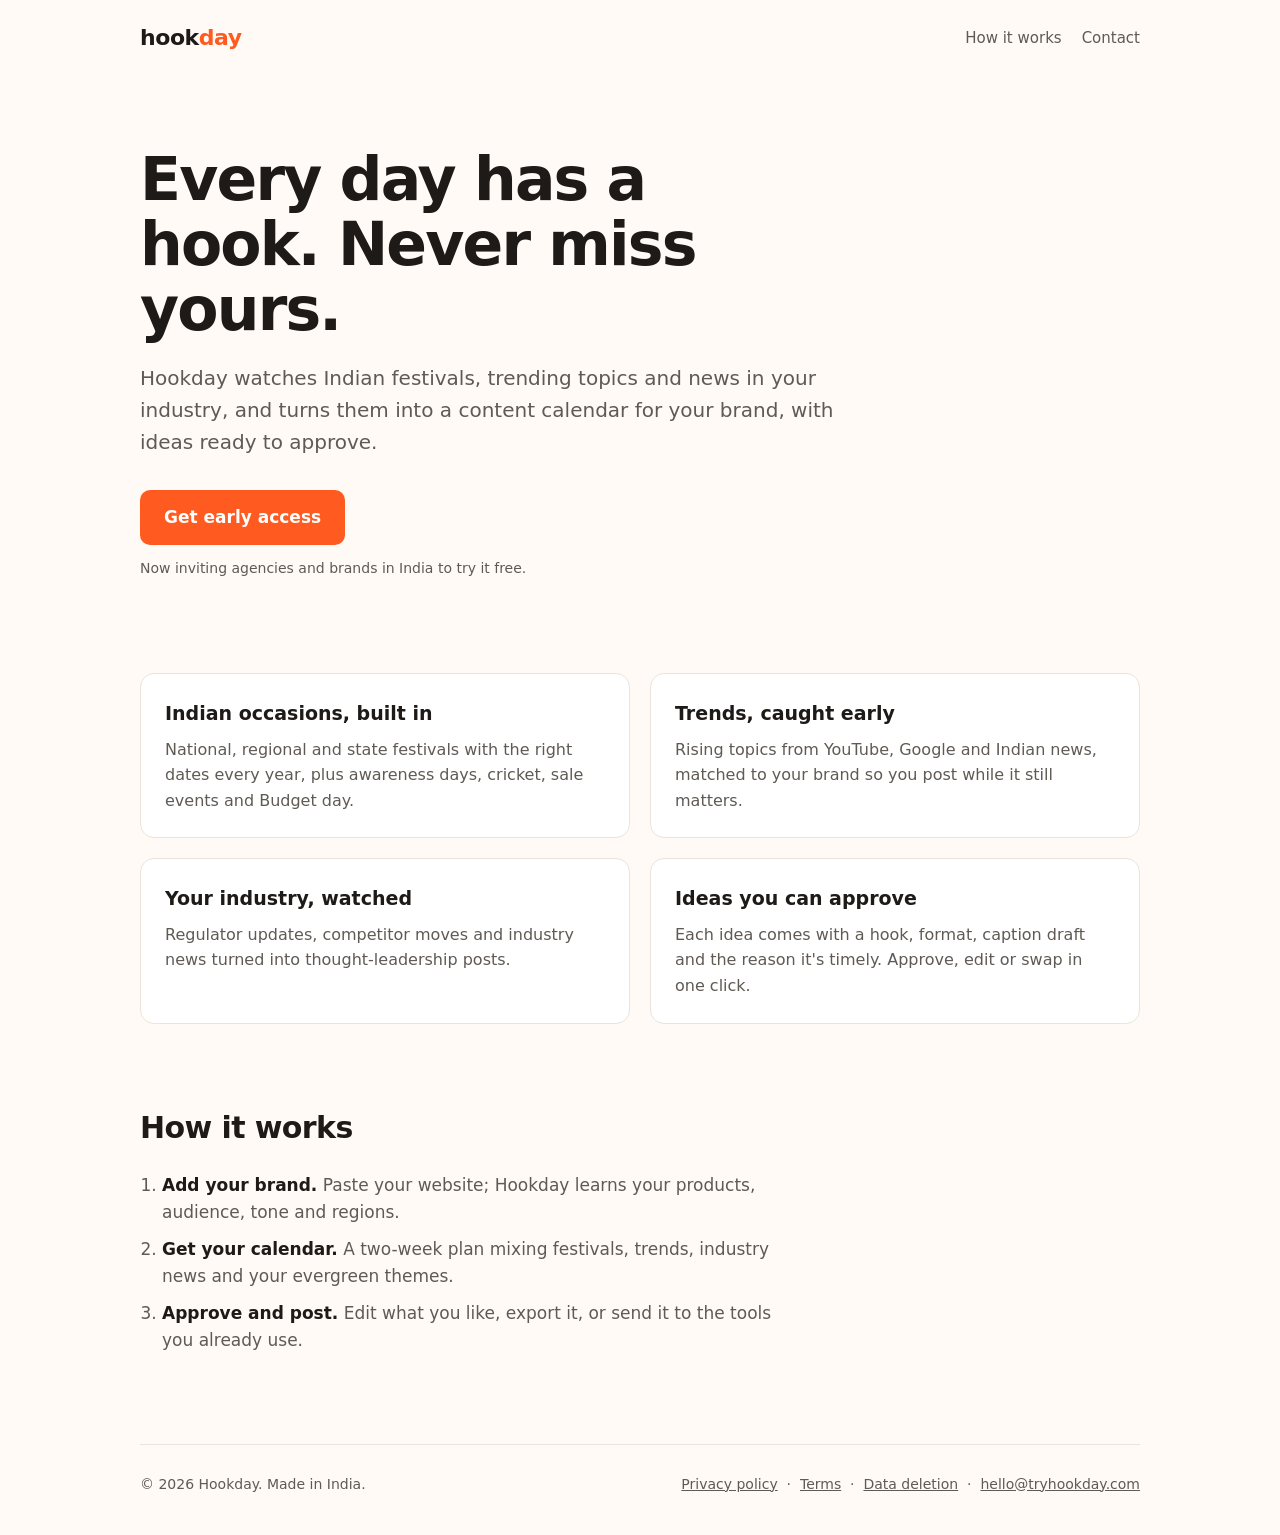
==== site/index.html @ 972a2514 "Add Hookday website with privacy, terms and data-deletion pages Co-Authored-By: Claude Opus 5.5 <nor" ====
<!doctype html>
<html lang="en">
<head>
  <meta charset="utf-8">
  <meta name="viewport" content="width=device-width, initial-scale=1">
  <title>Hookday: know what to post, every day</title>
  <meta name="description" content="Hookday tracks Indian festivals, trends and industry news and turns them into a ready-to-approve content calendar for your brand.">
  <link rel="stylesheet" href="styles.css">
</head>
<body>
  <div class="wrap">
    <header class="site">
      <a class="logo" href="/">hook<span>day</span></a>
      <nav><a href="#how">How it works</a><a href="mailto:hello@tryhookday.com">Contact</a></nav>
    </header>

    <section class="hero">
      <h1>Every day has a hook. Never miss yours.</h1>
      <p class="lead">Hookday watches Indian festivals, trending topics and news in your industry, and turns them into a content calendar for your brand, with ideas ready to approve.</p>
      <a class="btn" href="mailto:hello@tryhookday.com?subject=Hookday%20early%20access">Get early access</a>
      <p class="note">Now inviting agencies and brands in India to try it free.</p>
    </section>

    <div class="grid">
      <div class="card"><h3>Indian occasions, built in</h3><p>National, regional and state festivals with the right dates every year, plus awareness days, cricket, sale events and Budget day.</p></div>
      <div class="card"><h3>Trends, caught early</h3><p>Rising topics from YouTube, Google and Indian news, matched to your brand so you post while it still matters.</p></div>
      <div class="card"><h3>Your industry, watched</h3><p>Regulator updates, competitor moves and industry news turned into thought-leadership posts.</p></div>
      <div class="card"><h3>Ideas you can approve</h3><p>Each idea comes with a hook, format, caption draft and the reason it's timely. Approve, edit or swap in one click.</p></div>
    </div>

    <section class="how" id="how">
      <h2>How it works</h2>
      <ol>
        <li><strong>Add your brand.</strong> Paste your website; Hookday learns your products, audience, tone and regions.</li>
        <li><strong>Get your calendar.</strong> A two-week plan mixing festivals, trends, industry news and your evergreen themes.</li>
        <li><strong>Approve and post.</strong> Edit what you like, export it, or send it to the tools you already use.</li>
      </ol>
    </section>

    <footer class="site">
      <span>&copy; 2026 Hookday. Made in India.</span>
      <span><a href="privacy.html">Privacy policy</a> &nbsp;·&nbsp; <a href="terms.html">Terms</a> &nbsp;·&nbsp; <a href="data-deletion.html">Data deletion</a> &nbsp;·&nbsp; <a href="mailto:hello@tryhookday.com">hello@tryhookday.com</a></span>
    </footer>
  </div>
</body>
</html>
---- site/styles.css ----
:root {
  --bg: #fffaf5;
  --ink: #1d1a17;
  --muted: #5f5a54;
  --accent: #ff5a1f;
  --accent-ink: #ffffff;
  --card: #ffffff;
  --line: #ece4da;
  --max: 1040px;
}
@media (prefers-color-scheme: dark) {
  :root {
    --bg: #141210;
    --ink: #f4efe9;
    --muted: #b3aba2;
    --card: #1e1b18;
    --line: #2f2a25;
  }
}
* { box-sizing: border-box; }
html { -webkit-text-size-adjust: 100%; }
body {
  margin: 0;
  background: var(--bg);
  color: var(--ink);
  font: 17px/1.6 "Inter", system-ui, -apple-system, "Segoe UI", Roboto, sans-serif;
}
a { color: var(--accent); }
.wrap { max-width: var(--max); margin: 0 auto; padding: 0 20px; }

header.site {
  display: flex; align-items: center; justify-content: space-between;
  padding: 20px 0;
}
.logo { font-weight: 800; font-size: 22px; letter-spacing: -0.02em; color: var(--ink); text-decoration: none; }
.logo span { color: var(--accent); }
nav a { color: var(--muted); text-decoration: none; margin-left: 20px; font-size: 15px; }
nav a:hover { color: var(--ink); }

.hero { padding: 72px 0 56px; }
.hero h1 { font-size: clamp(36px, 6vw, 60px); line-height: 1.08; letter-spacing: -0.03em; margin: 0 0 20px; max-width: 14ch; }
.hero p.lead { font-size: 20px; color: var(--muted); max-width: 56ch; margin: 0 0 32px; }
.btn {
  display: inline-block; background: var(--accent); color: var(--accent-ink);
  padding: 14px 24px; border-radius: 10px; font-weight: 600; text-decoration: none;
}
.btn:hover { filter: brightness(0.95); }
.note { color: var(--muted); font-size: 14px; margin-top: 12px; }

.grid { display: grid; grid-template-columns: 1fr; gap: 20px; padding: 24px 0 64px; }
@media (min-width: 700px) { .grid { grid-template-columns: 1fr 1fr; } }
.card { background: var(--card); border: 1px solid var(--line); border-radius: 14px; padding: 24px; }
.card h3 { margin: 0 0 8px; font-size: 19px; }
.card p { margin: 0; color: var(--muted); font-size: 16px; }

section.how { padding: 16px 0 72px; }
section.how h2 { font-size: 30px; letter-spacing: -0.02em; margin: 0 0 20px; }
section.how ol { padding-left: 22px; color: var(--muted); max-width: 60ch; }
section.how li { margin-bottom: 10px; }
section.how li strong { color: var(--ink); }

.legal { max-width: 760px; padding: 32px 0 72px; }
.legal h1 { font-size: 36px; letter-spacing: -0.02em; margin: 0 0 6px; }
.legal .updated { color: var(--muted); margin: 0 0 32px; }
.legal h2 { font-size: 22px; margin: 36px 0 10px; }
.legal p, .legal li { color: var(--ink); }
.legal ul, .legal ol { padding-left: 22px; }

footer.site {
  border-top: 1px solid var(--line); padding: 28px 0 40px; color: var(--muted); font-size: 14px;
  display: flex; flex-wrap: wrap; gap: 12px 24px; justify-content: space-between;
}
footer.site a { color: var(--muted); }
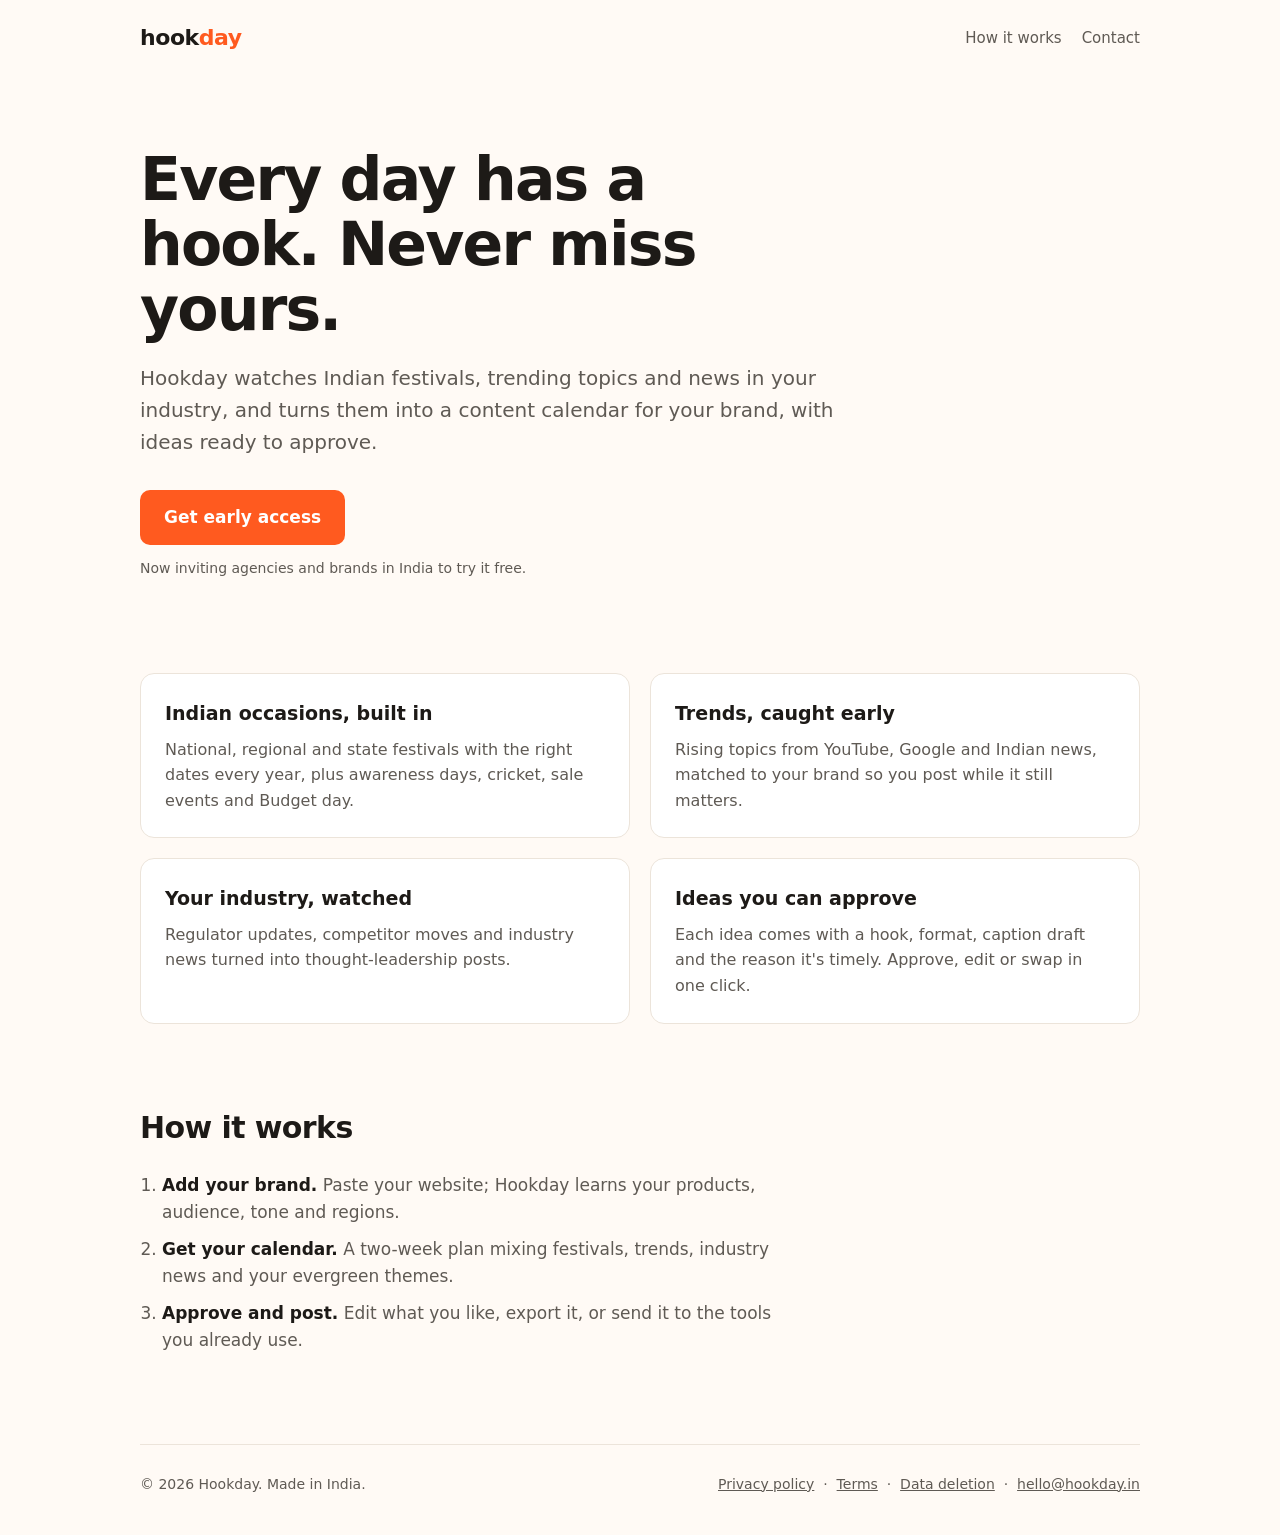
==== commit 2361389d: "Use hookday.in domain and email addresses Co-Authored-By: Claude Opus 5.5 <noreply@anthropic.com> Cl" ====
--- a/site/index.html
+++ b/site/index.html
@@ -5,19 +5,20 @@
   <meta name="viewport" content="width=device-width, initial-scale=1">
   <title>Hookday: know what to post, every day</title>
   <meta name="description" content="Hookday tracks Indian festivals, trends and industry news and turns them into a ready-to-approve content calendar for your brand.">
+  <link rel="icon" href="assets/hookday-icon-1024.png">
   <link rel="stylesheet" href="styles.css">
 </head>
 <body>
   <div class="wrap">
     <header class="site">
       <a class="logo" href="/">hook<span>day</span></a>
-      <nav><a href="#how">How it works</a><a href="mailto:hello@tryhookday.com">Contact</a></nav>
+      <nav><a href="#how">How it works</a><a href="mailto:hello@hookday.in">Contact</a></nav>
     </header>
 
     <section class="hero">
       <h1>Every day has a hook. Never miss yours.</h1>
       <p class="lead">Hookday watches Indian festivals, trending topics and news in your industry, and turns them into a content calendar for your brand, with ideas ready to approve.</p>
-      <a class="btn" href="mailto:hello@tryhookday.com?subject=Hookday%20early%20access">Get early access</a>
+      <a class="btn" href="mailto:hello@hookday.in?subject=Hookday%20early%20access">Get early access</a>
       <p class="note">Now inviting agencies and brands in India to try it free.</p>
     </section>
 
@@ -39,7 +40,7 @@
 
     <footer class="site">
       <span>&copy; 2026 Hookday. Made in India.</span>
-      <span><a href="privacy.html">Privacy policy</a> &nbsp;·&nbsp; <a href="terms.html">Terms</a> &nbsp;·&nbsp; <a href="data-deletion.html">Data deletion</a> &nbsp;·&nbsp; <a href="mailto:hello@tryhookday.com">hello@tryhookday.com</a></span>
+      <span><a href="privacy.html">Privacy policy</a> &nbsp;·&nbsp; <a href="terms.html">Terms</a> &nbsp;·&nbsp; <a href="data-deletion.html">Data deletion</a> &nbsp;·&nbsp; <a href="mailto:hello@hookday.in">hello@hookday.in</a></span>
     </footer>
   </div>
 </body>
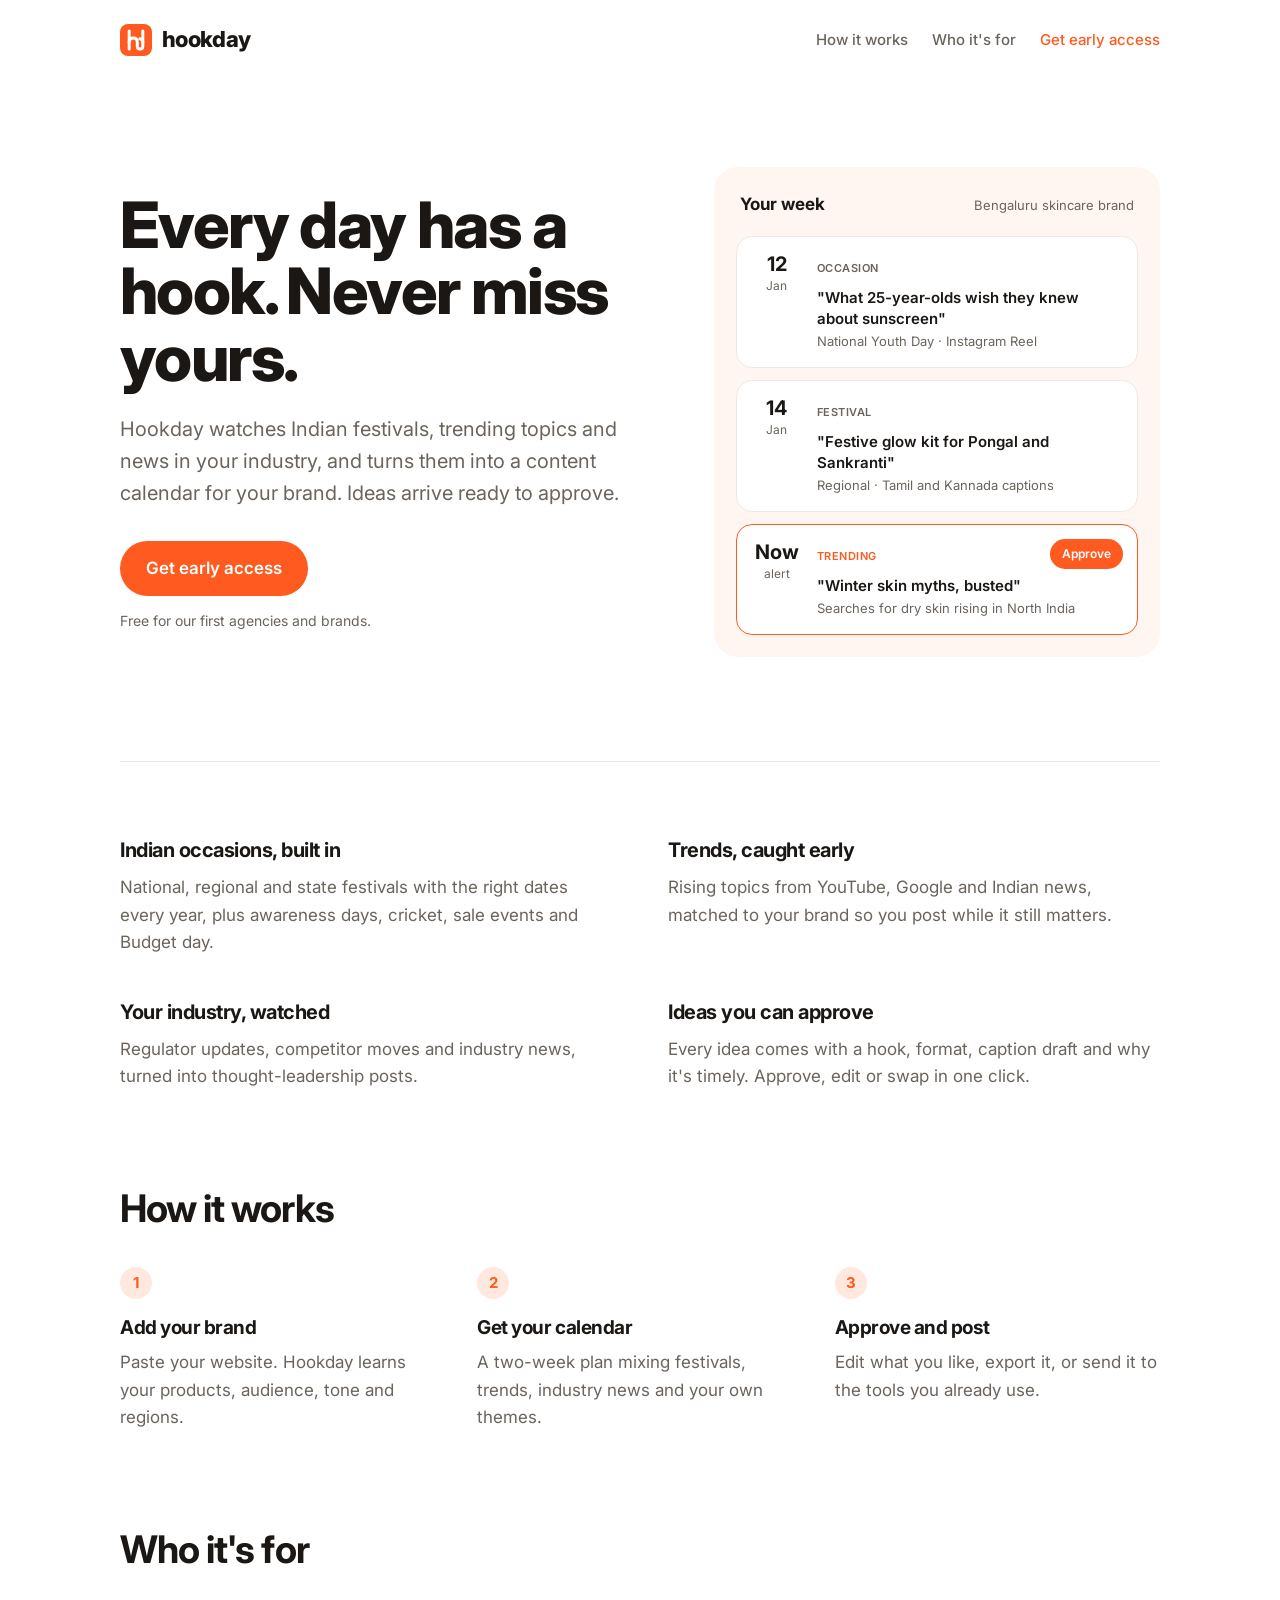
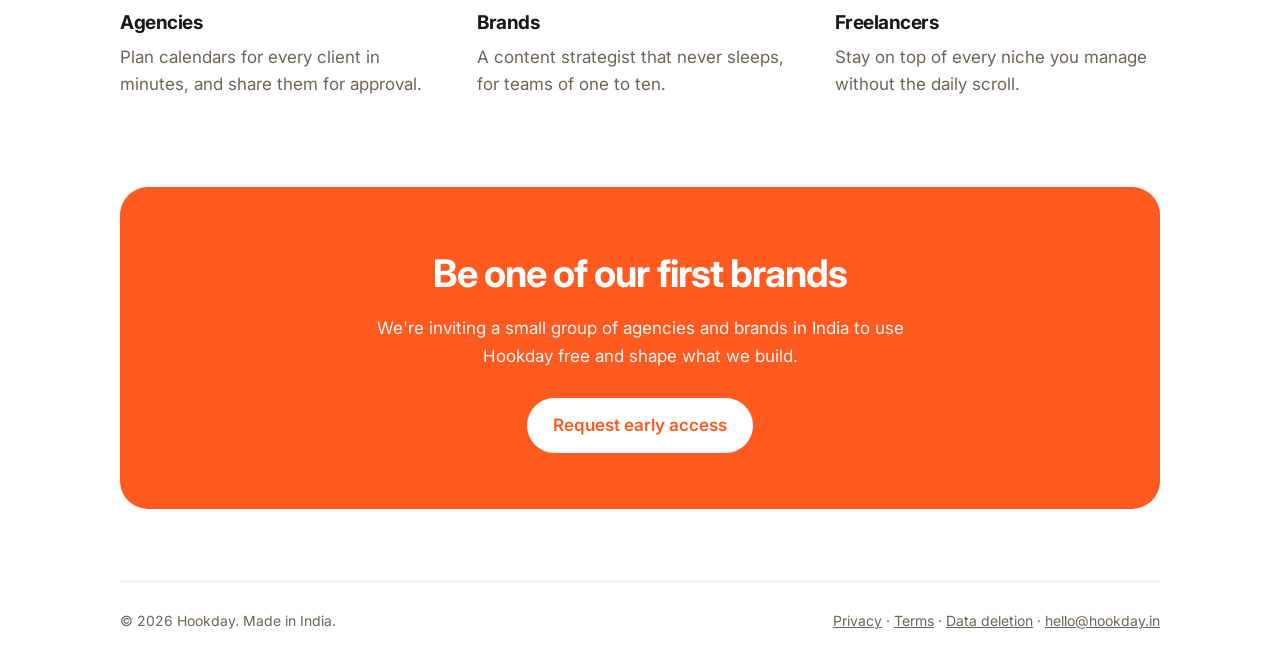
==== commit 6c443e09: "Redesign home page: hero with calendar preview, audiences, early-access CTA Co-Authored-By: Claude O" ====
--- a/site/index.html
+++ b/site/index.html
@@ -5,42 +5,97 @@
   <meta name="viewport" content="width=device-width, initial-scale=1">
   <title>Hookday: know what to post, every day</title>
   <meta name="description" content="Hookday tracks Indian festivals, trends and industry news and turns them into a ready-to-approve content calendar for your brand.">
+  <meta property="og:title" content="Hookday: know what to post, every day">
+  <meta property="og:description" content="Indian festivals, trends and industry news, turned into a content calendar for your brand.">
+  <meta property="og:image" content="https://hookday.in/assets/hookday-facebook-cover-1640x624.png">
   <link rel="icon" href="assets/hookday-icon-1024.png">
+  <link rel="preconnect" href="https://fonts.googleapis.com">
+  <link rel="preconnect" href="https://fonts.gstatic.com" crossorigin>
+  <link href="https://fonts.googleapis.com/css2?family=Inter:wght@400;500;600;700;800&display=swap" rel="stylesheet">
   <link rel="stylesheet" href="styles.css">
 </head>
 <body>
   <div class="wrap">
     <header class="site">
-      <a class="logo" href="/">hook<span>day</span></a>
-      <nav><a href="#how">How it works</a><a href="mailto:hello@hookday.in">Contact</a></nav>
+      <a class="logo" href="/"><img src="assets/hookday-icon.svg" alt="" width="32" height="32">hookday</a>
+      <nav><a href="#how">How it works</a><a href="#who">Who it's for</a><a class="nav-cta" href="#early-access">Get early access</a></nav>
     </header>
 
     <section class="hero">
-      <h1>Every day has a hook. Never miss yours.</h1>
-      <p class="lead">Hookday watches Indian festivals, trending topics and news in your industry, and turns them into a content calendar for your brand, with ideas ready to approve.</p>
-      <a class="btn" href="mailto:hello@hookday.in?subject=Hookday%20early%20access">Get early access</a>
-      <p class="note">Now inviting agencies and brands in India to try it free.</p>
+      <div class="hero-text">
+        <h1>Every day has a hook. Never miss yours.</h1>
+        <p class="lead">Hookday watches Indian festivals, trending topics and news in your industry, and turns them into a content calendar for your brand. Ideas arrive ready to approve.</p>
+        <a class="btn" href="#early-access">Get early access</a>
+        <p class="note">Free for our first agencies and brands.</p>
+      </div>
+
+      <div class="mock" aria-label="Example of a Hookday content calendar">
+        <div class="mock-head">
+          <span class="mock-title">Your week</span>
+          <span class="mock-brand">Bengaluru skincare brand</span>
+        </div>
+        <div class="idea">
+          <div class="idea-date"><b>12</b><span>Jan</span></div>
+          <div class="idea-body">
+            <span class="tag">Occasion</span>
+            <p class="idea-hook">"What 25-year-olds wish they knew about sunscreen"</p>
+            <p class="idea-why">National Youth Day · Instagram Reel</p>
+          </div>
+        </div>
+        <div class="idea">
+          <div class="idea-date"><b>14</b><span>Jan</span></div>
+          <div class="idea-body">
+            <span class="tag">Festival</span>
+            <p class="idea-hook">"Festive glow kit for Pongal and Sankranti"</p>
+            <p class="idea-why">Regional · Tamil and Kannada captions</p>
+          </div>
+        </div>
+        <div class="idea hot">
+          <div class="idea-date"><b>Now</b><span>alert</span></div>
+          <div class="idea-body">
+            <span class="tag tag-hot">Trending</span>
+            <p class="idea-hook">"Winter skin myths, busted"</p>
+            <p class="idea-why">Searches for dry skin rising in North India</p>
+          </div>
+          <span class="approve">Approve</span>
+        </div>
+      </div>
     </section>
 
-    <div class="grid">
-      <div class="card"><h3>Indian occasions, built in</h3><p>National, regional and state festivals with the right dates every year, plus awareness days, cricket, sale events and Budget day.</p></div>
-      <div class="card"><h3>Trends, caught early</h3><p>Rising topics from YouTube, Google and Indian news, matched to your brand so you post while it still matters.</p></div>
-      <div class="card"><h3>Your industry, watched</h3><p>Regulator updates, competitor moves and industry news turned into thought-leadership posts.</p></div>
-      <div class="card"><h3>Ideas you can approve</h3><p>Each idea comes with a hook, format, caption draft and the reason it's timely. Approve, edit or swap in one click.</p></div>
-    </div>
+    <section class="features">
+      <div class="feature"><h3>Indian occasions, built in</h3><p>National, regional and state festivals with the right dates every year, plus awareness days, cricket, sale events and Budget day.</p></div>
+      <div class="feature"><h3>Trends, caught early</h3><p>Rising topics from YouTube, Google and Indian news, matched to your brand so you post while it still matters.</p></div>
+      <div class="feature"><h3>Your industry, watched</h3><p>Regulator updates, competitor moves and industry news, turned into thought-leadership posts.</p></div>
+      <div class="feature"><h3>Ideas you can approve</h3><p>Every idea comes with a hook, format, caption draft and why it's timely. Approve, edit or swap in one click.</p></div>
+    </section>
 
     <section class="how" id="how">
       <h2>How it works</h2>
-      <ol>
-        <li><strong>Add your brand.</strong> Paste your website; Hookday learns your products, audience, tone and regions.</li>
-        <li><strong>Get your calendar.</strong> A two-week plan mixing festivals, trends, industry news and your evergreen themes.</li>
-        <li><strong>Approve and post.</strong> Edit what you like, export it, or send it to the tools you already use.</li>
-      </ol>
+      <div class="steps">
+        <div class="step"><span class="num">1</span><h3>Add your brand</h3><p>Paste your website. Hookday learns your products, audience, tone and regions.</p></div>
+        <div class="step"><span class="num">2</span><h3>Get your calendar</h3><p>A two-week plan mixing festivals, trends, industry news and your own themes.</p></div>
+        <div class="step"><span class="num">3</span><h3>Approve and post</h3><p>Edit what you like, export it, or send it to the tools you already use.</p></div>
+      </div>
+    </section>
+
+    <section class="who" id="who">
+      <h2>Who it's for</h2>
+      <div class="steps">
+        <div class="step"><h3>Agencies</h3><p>Plan calendars for every client in minutes, and share them for approval.</p></div>
+        <div class="step"><h3>Brands</h3><p>A content strategist that never sleeps, for teams of one to ten.</p></div>
+        <div class="step"><h3>Freelancers</h3><p>Stay on top of every niche you manage without the daily scroll.</p></div>
+      </div>
+    </section>
+
+    <section class="cta" id="early-access">
+      <h2>Be one of our first brands</h2>
+      <p>We're inviting a small group of agencies and brands in India to use Hookday free and shape what we build.</p>
+      <a class="btn btn-light" href="mailto:hello@hookday.in?subject=Hookday%20early%20access&body=Name%3A%0ACompany%3A%0AWebsite%3A%0AAgency%20or%20brand%3F%3A">Request early access</a>
     </section>
 
     <footer class="site">
       <span>&copy; 2026 Hookday. Made in India.</span>
-      <span><a href="privacy.html">Privacy policy</a> &nbsp;·&nbsp; <a href="terms.html">Terms</a> &nbsp;·&nbsp; <a href="data-deletion.html">Data deletion</a> &nbsp;·&nbsp; <a href="mailto:hello@hookday.in">hello@hookday.in</a></span>
+      <span><a href="privacy.html">Privacy</a> · <a href="terms.html">Terms</a> · <a href="data-deletion.html">Data deletion</a> · <a href="mailto:hello@hookday.in">hello@hookday.in</a></span>
     </footer>
   </div>
 </body>
--- a/site/styles.css
+++ b/site/styles.css
@@ -1,24 +1,27 @@
 :root {
-  --bg: #fffaf5;
-  --ink: #1d1a17;
-  --muted: #5f5a54;
+  --bg: #ffffff;
+  --soft: #fff6f1;
+  --ink: #1a1714;
+  --muted: #6b645d;
   --accent: #ff5a1f;
-  --accent-ink: #ffffff;
+  --accent-soft: #ffe8dd;
+  --line: #efe8e2;
   --card: #ffffff;
-  --line: #ece4da;
-  --max: 1040px;
+  --max: 1080px;
 }
 @media (prefers-color-scheme: dark) {
   :root {
-    --bg: #141210;
-    --ink: #f4efe9;
-    --muted: #b3aba2;
-    --card: #1e1b18;
-    --line: #2f2a25;
+    --bg: #121110;
+    --soft: #1b1816;
+    --ink: #f4efea;
+    --muted: #aaa29a;
+    --accent-soft: #3a2116;
+    --line: #2a2623;
+    --card: #1b1816;
   }
 }
 * { box-sizing: border-box; }
-html { -webkit-text-size-adjust: 100%; }
+html { -webkit-text-size-adjust: 100%; scroll-behavior: smooth; }
 body {
   margin: 0;
   background: var(--bg);
@@ -26,48 +29,76 @@
   font: 17px/1.6 "Inter", system-ui, -apple-system, "Segoe UI", Roboto, sans-serif;
 }
 a { color: var(--accent); }
+h1, h2, h3 { letter-spacing: -0.025em; }
 .wrap { max-width: var(--max); margin: 0 auto; padding: 0 20px; }
 
-header.site {
-  display: flex; align-items: center; justify-content: space-between;
-  padding: 20px 0;
-}
-.logo { font-weight: 800; font-size: 22px; letter-spacing: -0.02em; color: var(--ink); text-decoration: none; }
-.logo span { color: var(--accent); }
-nav a { color: var(--muted); text-decoration: none; margin-left: 20px; font-size: 15px; }
+/* Header */
+header.site { display: flex; align-items: center; justify-content: space-between; padding: 22px 0; gap: 16px; }
+.logo { display: inline-flex; align-items: center; gap: 10px; font-weight: 800; font-size: 22px; letter-spacing: -0.03em; color: var(--ink); text-decoration: none; }
+.logo img { border-radius: 8px; display: block; }
+nav { display: flex; align-items: center; gap: 24px; }
+nav a { color: var(--muted); text-decoration: none; font-size: 15px; font-weight: 500; }
 nav a:hover { color: var(--ink); }
+nav a.nav-cta { color: var(--accent); }
+@media (max-width: 640px) { nav a:not(.nav-cta) { display: none; } }
 
-.hero { padding: 72px 0 56px; }
-.hero h1 { font-size: clamp(36px, 6vw, 60px); line-height: 1.08; letter-spacing: -0.03em; margin: 0 0 20px; max-width: 14ch; }
-.hero p.lead { font-size: 20px; color: var(--muted); max-width: 56ch; margin: 0 0 32px; }
-.btn {
-  display: inline-block; background: var(--accent); color: var(--accent-ink);
-  padding: 14px 24px; border-radius: 10px; font-weight: 600; text-decoration: none;
-}
+/* Buttons */
+.btn { display: inline-block; background: var(--accent); color: #fff; padding: 14px 26px; border-radius: 999px; font-weight: 600; text-decoration: none; }
 .btn:hover { filter: brightness(0.95); }
-.note { color: var(--muted); font-size: 14px; margin-top: 12px; }
+.btn-light { background: #fff; color: var(--accent); }
 
-.grid { display: grid; grid-template-columns: 1fr; gap: 20px; padding: 24px 0 64px; }
-@media (min-width: 700px) { .grid { grid-template-columns: 1fr 1fr; } }
-.card { background: var(--card); border: 1px solid var(--line); border-radius: 14px; padding: 24px; }
-.card h3 { margin: 0 0 8px; font-size: 19px; }
-.card p { margin: 0; color: var(--muted); font-size: 16px; }
+/* Hero */
+.hero { display: grid; grid-template-columns: 1fr; gap: 48px; align-items: center; padding: 56px 0 72px; }
+@media (min-width: 900px) { .hero { grid-template-columns: 1.1fr 0.9fr; padding: 88px 0 104px; } }
+.hero h1 { font-size: clamp(40px, 6vw, 64px); line-height: 1.04; margin: 0 0 22px; font-weight: 800; }
+.lead { font-size: 20px; color: var(--muted); margin: 0 0 32px; max-width: 34em; }
+.note { color: var(--muted); font-size: 14px; margin: 14px 0 0; }
 
-section.how { padding: 16px 0 72px; }
-section.how h2 { font-size: 30px; letter-spacing: -0.02em; margin: 0 0 20px; }
-section.how ol { padding-left: 22px; color: var(--muted); max-width: 60ch; }
-section.how li { margin-bottom: 10px; }
-section.how li strong { color: var(--ink); }
+/* Product mock */
+.mock { background: var(--soft); border-radius: 24px; padding: 22px; display: grid; gap: 12px; }
+.mock-head { display: flex; justify-content: space-between; align-items: baseline; padding: 2px 4px 6px; gap: 12px; }
+.mock-title { font-weight: 700; }
+.mock-brand { color: var(--muted); font-size: 13px; }
+.idea { position: relative; display: flex; gap: 16px; background: var(--card); border: 1px solid var(--line); border-radius: 16px; padding: 16px; }
+.idea.hot { border-color: var(--accent); }
+.idea-date { flex: 0 0 48px; text-align: center; line-height: 1.1; }
+.idea-date b { display: block; font-size: 20px; }
+.idea-date span { font-size: 12px; color: var(--muted); }
+.idea-body { min-width: 0; }
+.idea-hook { margin: 6px 0 2px; font-weight: 600; font-size: 15px; line-height: 1.4; }
+.idea-why { margin: 0; color: var(--muted); font-size: 13px; }
+.tag { display: inline-block; font-size: 11px; font-weight: 600; text-transform: uppercase; letter-spacing: 0.05em; color: var(--muted); }
+.tag-hot { color: var(--accent); }
+.approve { position: absolute; top: 14px; right: 14px; font-size: 12px; font-weight: 600; color: #fff; background: var(--accent); padding: 5px 12px; border-radius: 999px; }
+@media (max-width: 420px) { .approve { display: none; } }
 
+/* Features */
+.features { display: grid; grid-template-columns: 1fr; gap: 40px 56px; padding: 32px 0 88px; border-top: 1px solid var(--line); padding-top: 72px; }
+@media (min-width: 700px) { .features { grid-template-columns: 1fr 1fr; } }
+.feature h3 { margin: 0 0 8px; font-size: 20px; }
+.feature p { margin: 0; color: var(--muted); }
+
+/* How + who */
+.how, .who { padding: 0 0 88px; }
+.how h2, .who h2, .cta h2 { font-size: clamp(28px, 4vw, 38px); margin: 0 0 28px; }
+.steps { display: grid; grid-template-columns: 1fr; gap: 28px; }
+@media (min-width: 760px) { .steps { grid-template-columns: repeat(3, 1fr); gap: 32px; } }
+.step h3 { margin: 0 0 6px; font-size: 19px; }
+.step p { margin: 0; color: var(--muted); }
+.num { display: inline-flex; align-items: center; justify-content: center; width: 32px; height: 32px; border-radius: 50%; background: var(--accent-soft); color: var(--accent); font-weight: 700; font-size: 15px; margin-bottom: 14px; }
+
+/* CTA */
+.cta { background: var(--accent); color: #fff; border-radius: 28px; padding: 56px 28px; text-align: center; margin-bottom: 72px; }
+.cta h2 { margin-bottom: 12px; }
+.cta p { margin: 0 auto 28px; max-width: 32em; opacity: 0.95; }
+
+/* Legal pages */
 .legal { max-width: 760px; padding: 32px 0 72px; }
-.legal h1 { font-size: 36px; letter-spacing: -0.02em; margin: 0 0 6px; }
+.legal h1 { font-size: 36px; margin: 0 0 6px; }
 .legal .updated { color: var(--muted); margin: 0 0 32px; }
 .legal h2 { font-size: 22px; margin: 36px 0 10px; }
-.legal p, .legal li { color: var(--ink); }
 .legal ul, .legal ol { padding-left: 22px; }
 
-footer.site {
-  border-top: 1px solid var(--line); padding: 28px 0 40px; color: var(--muted); font-size: 14px;
-  display: flex; flex-wrap: wrap; gap: 12px 24px; justify-content: space-between;
-}
+/* Footer */
+footer.site { border-top: 1px solid var(--line); padding: 28px 0 40px; color: var(--muted); font-size: 14px; display: flex; flex-wrap: wrap; gap: 12px 24px; justify-content: space-between; }
 footer.site a { color: var(--muted); }
